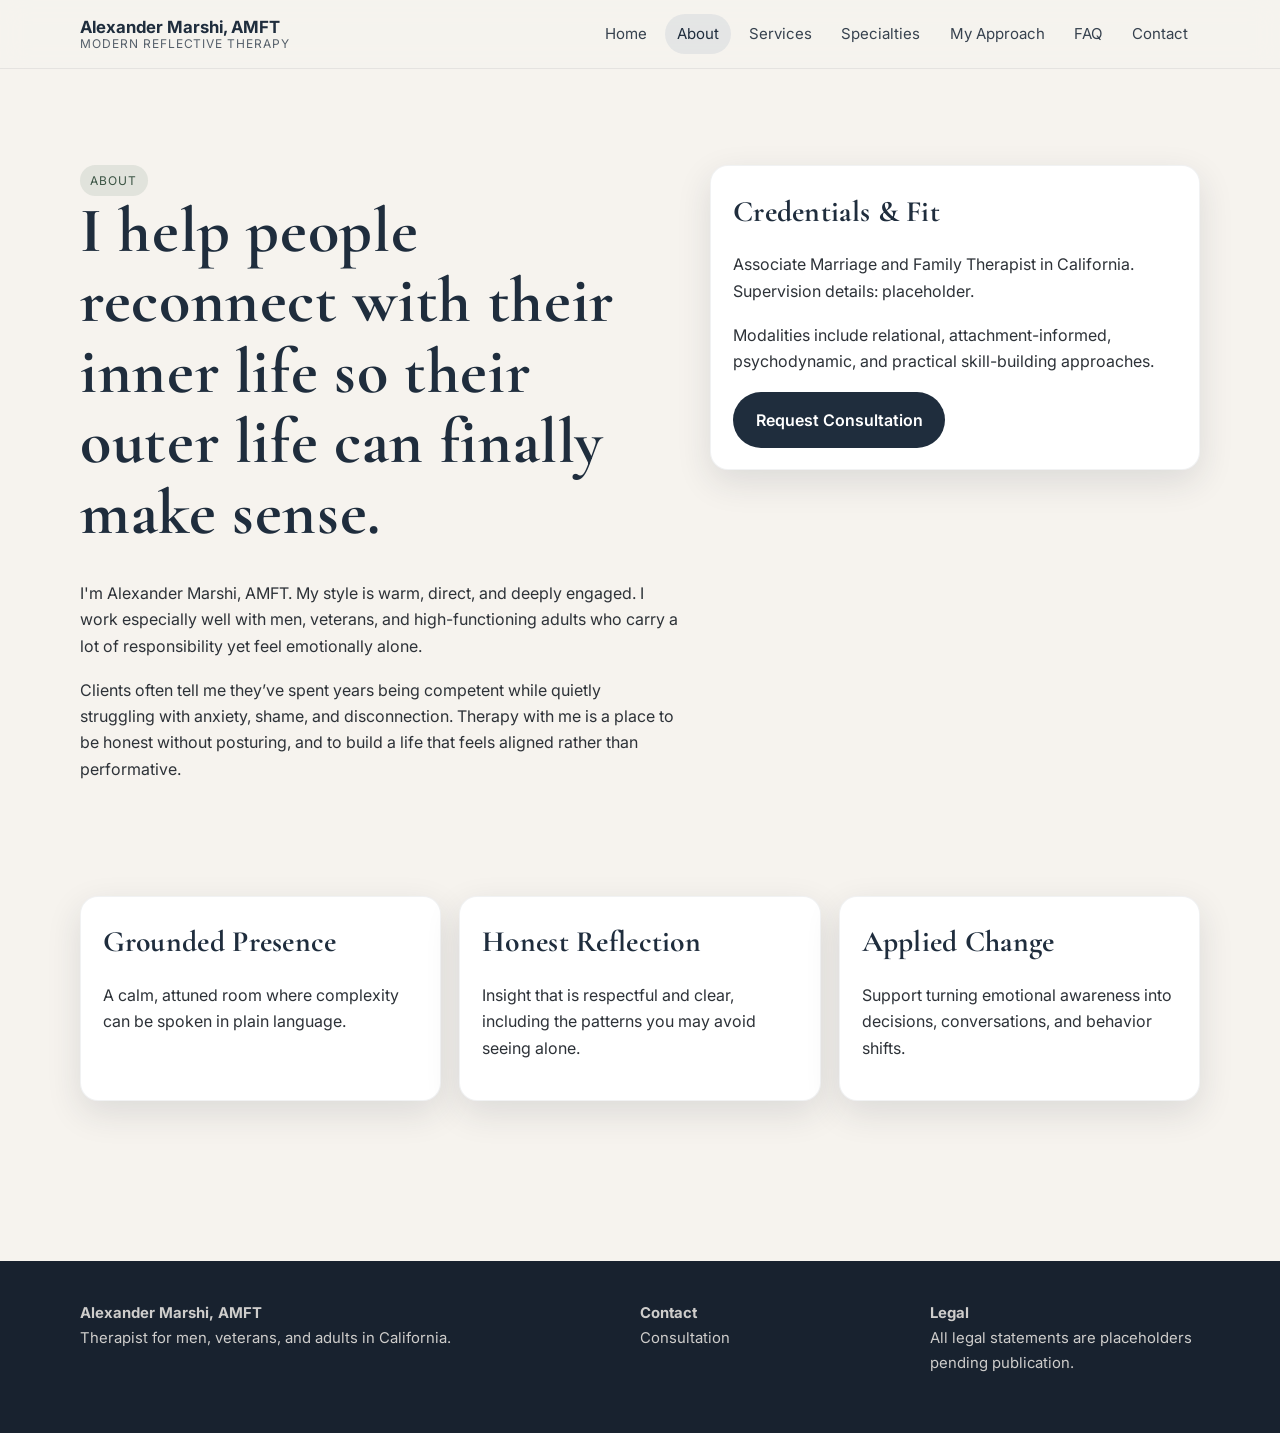
==== therapist-site/about.html @ 21ec8193 "Create premium multi-page therapist website for Alexander Marshi" ====
<!DOCTYPE html><html lang="en"><head><meta charset="UTF-8"/><meta name="viewport" content="width=device-width, initial-scale=1.0"/><meta name="description" content="About Alexander Marshi, AMFT — a California therapist for men, veterans, and adults seeking meaningful change."/><title>About | Alexander Marshi, AMFT</title><link rel="preconnect" href="https://fonts.googleapis.com"><link rel="preconnect" href="https://fonts.gstatic.com" crossorigin><link href="https://fonts.googleapis.com/css2?family=Cormorant+Garamond:wght@500;600;700&family=Inter:wght@400;500;600;700&display=swap" rel="stylesheet"><link rel="stylesheet" href="assets/styles.css"/></head><body>
<header class="site-header"><div class="container nav-shell"><a class="brand" href="index.html"><strong>Alexander Marshi, AMFT</strong><span>Modern Reflective Therapy</span></a><button class="nav-toggle" data-nav-toggle aria-label="Toggle navigation" aria-expanded="false">☰</button><nav class="nav-links" data-nav-links><a href="index.html">Home</a><a class="active" href="about.html">About</a><a href="services.html">Services</a><a href="specialties.html">Specialties</a><a href="approach.html">My Approach</a><a href="faq.html">FAQ</a><a href="contact.html">Contact</a></nav></div></header>
<main class="section"><div class="container split"><div class="fade-up"><span class="badge">About</span><h1>I help people reconnect with their inner life so their outer life can finally make sense.</h1><p>I'm Alexander Marshi, AMFT. My style is warm, direct, and deeply engaged. I work especially well with men, veterans, and high-functioning adults who carry a lot of responsibility yet feel emotionally alone.</p><p>Clients often tell me they’ve spent years being competent while quietly struggling with anxiety, shame, and disconnection. Therapy with me is a place to be honest without posturing, and to build a life that feels aligned rather than performative.</p></div><aside class="card fade-up"><h3>Credentials & Fit</h3><p>Associate Marriage and Family Therapist in California.<br/>Supervision details: placeholder.</p><p>Modalities include relational, attachment-informed, psychodynamic, and practical skill-building approaches.</p><a class="btn btn-primary" href="contact.html">Request Consultation</a></aside></div><div class="container section" style="padding-bottom:0;"><div class="grid cols-3"><article class="card fade-up"><h3>Grounded Presence</h3><p>A calm, attuned room where complexity can be spoken in plain language.</p></article><article class="card fade-up"><h3>Honest Reflection</h3><p>Insight that is respectful and clear, including the patterns you may avoid seeing alone.</p></article><article class="card fade-up"><h3>Applied Change</h3><p>Support turning emotional awareness into decisions, conversations, and behavior shifts.</p></article></div></div></main>
<footer class="footer"><div class="container footer-grid"><div><strong>Alexander Marshi, AMFT</strong><p>Therapist for men, veterans, and adults in California.</p></div><div><strong>Contact</strong><p><a href="contact.html">Consultation</a></p></div><div><strong>Legal</strong><p>All legal statements are placeholders pending publication.</p></div></div></footer>
<script src="assets/script.js"></script></body></html>
---- therapist-site/assets/styles.css ----
:root {
  --off-white: #f6f3ee;
  --sand: #e8dfd1;
  --navy: #1f2d3d;
  --charcoal: #232629;
  --sage: #8ea093;
  --steel: #9caec2;
  --text: #2d3238;
  --white: #fff;
  --shadow: 0 12px 35px rgba(31, 45, 61, 0.12);
  --radius: 18px;
  --container: min(1120px, 92vw);
}

* { box-sizing: border-box; }
html { scroll-behavior: smooth; }
body {
  margin: 0;
  font-family: "Inter", "Avenir Next", system-ui, -apple-system, sans-serif;
  color: var(--text);
  background: var(--off-white);
  line-height: 1.65;
}

h1, h2, h3, h4 {
  font-family: "Cormorant Garamond", "Iowan Old Style", "Times New Roman", serif;
  letter-spacing: 0.01em;
  color: var(--navy);
  margin: 0 0 0.5em;
}

h1 { font-size: clamp(2.2rem, 5vw, 4rem); line-height: 1.1; }
h2 { font-size: clamp(1.9rem, 3.8vw, 2.8rem); }
h3 { font-size: clamp(1.4rem, 2.8vw, 1.85rem); }

p { margin: 0 0 1.1rem; }
a { color: inherit; text-decoration: none; }

.container { width: var(--container); margin: 0 auto; }
.section { padding: clamp(3.2rem, 8vw, 6rem) 0; }

.site-header {
  position: sticky;
  top: 0;
  z-index: 50;
  backdrop-filter: blur(14px);
  background: rgba(246, 243, 238, 0.9);
  border-bottom: 1px solid rgba(31,45,61,.08);
}

.nav-shell {
  display: flex;
  align-items: center;
  justify-content: space-between;
  padding: 0.85rem 0;
  gap: 1rem;
}

.brand {
  display: flex;
  flex-direction: column;
  line-height: 1.1;
}
.brand strong { font-size: 1.05rem; color: var(--navy); }
.brand span { font-size: .75rem; letter-spacing: .08em; text-transform: uppercase; color: #56606b; }

.nav-toggle {
  background: none;
  border: 1px solid rgba(31,45,61,.2);
  color: var(--navy);
  border-radius: 10px;
  padding: 0.35rem 0.55rem;
  font-size: 1.1rem;
  display: none;
}

.nav-links {
  display: flex;
  align-items: center;
  gap: .35rem;
  flex-wrap: wrap;
}

.nav-links a {
  padding: .5rem .75rem;
  border-radius: 999px;
  font-size: .94rem;
  color: #37424f;
}
.nav-links a:hover,
.nav-links a.active { background: rgba(156,174,194,.2); color: var(--navy); }

.btn {
  display: inline-flex;
  align-items: center;
  justify-content: center;
  gap: .5rem;
  padding: .85rem 1.35rem;
  border-radius: 999px;
  font-weight: 600;
  transition: transform .25s ease, box-shadow .25s ease, background .3s ease;
  border: 1px solid transparent;
}
.btn:hover { transform: translateY(-2px); box-shadow: var(--shadow); }
.btn-primary { background: var(--navy); color: var(--white); }
.btn-ghost { background: rgba(255,255,255,.15); color: var(--white); border-color: rgba(255,255,255,.35); }
.btn-light { background: var(--white); color: var(--navy); }

.hero {
  position: relative;
  min-height: 82vh;
  color: var(--white);
  display: grid;
  align-items: end;
  isolation: isolate;
}

.hero video,
.hero .hero-fallback {
  position: absolute;
  inset: 0;
  width: 100%;
  height: 100%;
  object-fit: cover;
  z-index: -2;
}
.hero .hero-fallback { display: none; }
.hero::before {
  content: "";
  position: absolute;
  inset: 0;
  background: linear-gradient(135deg, rgba(18, 27, 39, .74), rgba(35, 38, 41, .45) 40%, rgba(31,45,61,.66));
  z-index: -1;
}

.hero-content {
  width: var(--container);
  margin: 0 auto;
  padding: 5rem 0 4rem;
}
.hero-kicker {
  display: inline-block;
  letter-spacing: .09em;
  text-transform: uppercase;
  font-size: .78rem;
  margin-bottom: 1rem;
  color: rgba(246,243,238,.85);
}
.hero p { max-width: 65ch; color: rgba(246,243,238,.9); }
.hero-actions { display: flex; gap: .8rem; flex-wrap: wrap; margin-top: 1.4rem; }

.grid {
  display: grid;
  gap: 1.15rem;
}
.cols-2 { grid-template-columns: repeat(2, minmax(0,1fr)); }
.cols-3 { grid-template-columns: repeat(3, minmax(0,1fr)); }

.card {
  background: var(--white);
  border-radius: var(--radius);
  padding: 1.35rem;
  box-shadow: var(--shadow);
  border: 1px solid rgba(31,45,61,.06);
}

.muted { color: #5a6270; }
.highlight {
  border-left: 3px solid var(--sage);
  padding-left: 1rem;
  margin: 1.2rem 0;
  color: #44515f;
}

.split {
  display: grid;
  grid-template-columns: 1.1fr .9fr;
  gap: 2rem;
  align-items: start;
}

.cta-band {
  background: linear-gradient(135deg, #1f2d3d, #3f4f60);
  color: var(--white);
  border-radius: var(--radius);
  padding: clamp(2rem, 5vw, 3rem);
  box-shadow: var(--shadow);
}
.cta-band h2, .cta-band p { color: var(--white); }

.footer {
  background: #18222f;
  color: rgba(246,243,238,.82);
  margin-top: 4rem;
  padding: 2.5rem 0;
  font-size: .93rem;
}
.footer-grid {
  display: grid;
  grid-template-columns: 2fr 1fr 1fr;
  gap: 1.2rem;
}

.badge {
  display: inline-block;
  padding: .35rem .65rem;
  border-radius: 999px;
  font-size: .75rem;
  text-transform: uppercase;
  letter-spacing: .08em;
  background: rgba(142,160,147,.2);
  color: #3a5343;
}

.fade-up {
  opacity: 0;
  transform: translateY(20px);
  transition: opacity .8s ease, transform .8s ease;
}
.fade-up.in { opacity: 1; transform: translateY(0); }

input, textarea {
  width: 100%;
  border: 1px solid rgba(31,45,61,.18);
  border-radius: 12px;
  padding: .85rem .95rem;
  background: #fff;
  color: var(--text);
  font: inherit;
}
textarea { min-height: 140px; resize: vertical; }
label { display: block; margin-bottom: .35rem; font-weight: 600; color: #33414f; }

@media (max-width: 900px) {
  .cols-3, .cols-2, .split, .footer-grid { grid-template-columns: 1fr; }
  .nav-toggle { display: inline-flex; }
  .nav-links {
    position: absolute;
    top: 100%;
    right: 4vw;
    left: 4vw;
    flex-direction: column;
    background: var(--white);
    border-radius: 14px;
    box-shadow: var(--shadow);
    border: 1px solid rgba(31,45,61,.08);
    padding: .65rem;
    opacity: 0;
    pointer-events: none;
    transform: translateY(-8px);
    transition: .25s ease;
  }
  .nav-links.open {
    opacity: 1;
    pointer-events: auto;
    transform: translateY(0);
  }
  .hero { min-height: 74vh; }
}

@media (max-width: 680px) {
  .hero video { display: none; }
  .hero .hero-fallback { display: block; }
}
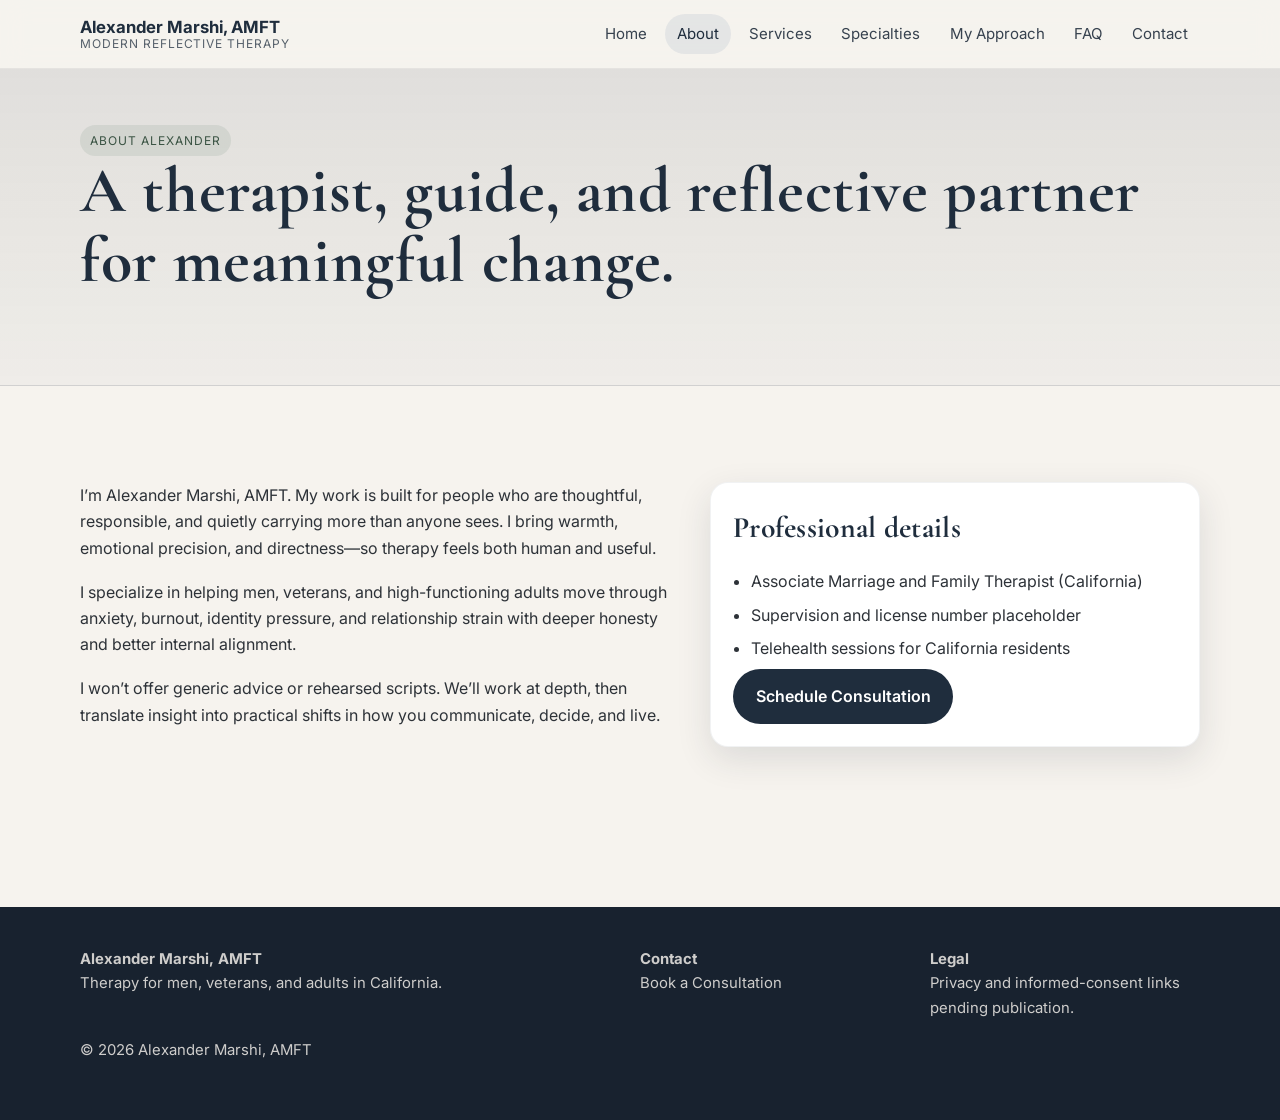
==== commit df9c51bd: "Fix therapist-site pages and interactions to be fully functional" ====
--- a/therapist-site/about.html
+++ b/therapist-site/about.html
@@ -1,5 +1,61 @@
-<!DOCTYPE html><html lang="en"><head><meta charset="UTF-8"/><meta name="viewport" content="width=device-width, initial-scale=1.0"/><meta name="description" content="About Alexander Marshi, AMFT — a California therapist for men, veterans, and adults seeking meaningful change."/><title>About | Alexander Marshi, AMFT</title><link rel="preconnect" href="https://fonts.googleapis.com"><link rel="preconnect" href="https://fonts.gstatic.com" crossorigin><link href="https://fonts.googleapis.com/css2?family=Cormorant+Garamond:wght@500;600;700&family=Inter:wght@400;500;600;700&display=swap" rel="stylesheet"><link rel="stylesheet" href="assets/styles.css"/></head><body>
-<header class="site-header"><div class="container nav-shell"><a class="brand" href="index.html"><strong>Alexander Marshi, AMFT</strong><span>Modern Reflective Therapy</span></a><button class="nav-toggle" data-nav-toggle aria-label="Toggle navigation" aria-expanded="false">☰</button><nav class="nav-links" data-nav-links><a href="index.html">Home</a><a class="active" href="about.html">About</a><a href="services.html">Services</a><a href="specialties.html">Specialties</a><a href="approach.html">My Approach</a><a href="faq.html">FAQ</a><a href="contact.html">Contact</a></nav></div></header>
-<main class="section"><div class="container split"><div class="fade-up"><span class="badge">About</span><h1>I help people reconnect with their inner life so their outer life can finally make sense.</h1><p>I'm Alexander Marshi, AMFT. My style is warm, direct, and deeply engaged. I work especially well with men, veterans, and high-functioning adults who carry a lot of responsibility yet feel emotionally alone.</p><p>Clients often tell me they’ve spent years being competent while quietly struggling with anxiety, shame, and disconnection. Therapy with me is a place to be honest without posturing, and to build a life that feels aligned rather than performative.</p></div><aside class="card fade-up"><h3>Credentials & Fit</h3><p>Associate Marriage and Family Therapist in California.<br/>Supervision details: placeholder.</p><p>Modalities include relational, attachment-informed, psychodynamic, and practical skill-building approaches.</p><a class="btn btn-primary" href="contact.html">Request Consultation</a></aside></div><div class="container section" style="padding-bottom:0;"><div class="grid cols-3"><article class="card fade-up"><h3>Grounded Presence</h3><p>A calm, attuned room where complexity can be spoken in plain language.</p></article><article class="card fade-up"><h3>Honest Reflection</h3><p>Insight that is respectful and clear, including the patterns you may avoid seeing alone.</p></article><article class="card fade-up"><h3>Applied Change</h3><p>Support turning emotional awareness into decisions, conversations, and behavior shifts.</p></article></div></div></main>
-<footer class="footer"><div class="container footer-grid"><div><strong>Alexander Marshi, AMFT</strong><p>Therapist for men, veterans, and adults in California.</p></div><div><strong>Contact</strong><p><a href="contact.html">Consultation</a></p></div><div><strong>Legal</strong><p>All legal statements are placeholders pending publication.</p></div></div></footer>
-<script src="assets/script.js"></script></body></html>
+<!DOCTYPE html>
+<html lang="en">
+<head>
+  <meta charset="UTF-8" />
+  <meta name="viewport" content="width=device-width, initial-scale=1.0" />
+  <meta name="description" content="About Alexander Marshi, AMFT — therapist for men, veterans, and adults in California." />
+  <title>About | Alexander Marshi, AMFT</title>
+  <link rel="preconnect" href="https://fonts.googleapis.com">
+  <link rel="preconnect" href="https://fonts.gstatic.com" crossorigin>
+  <link href="https://fonts.googleapis.com/css2?family=Cormorant+Garamond:wght@500;600;700&family=Inter:wght@400;500;600;700&display=swap" rel="stylesheet">
+  <link rel="stylesheet" href="assets/styles.css" />
+</head>
+<body>
+  <header class="site-header">
+    <div class="container nav-shell">
+      <a class="brand" href="index.html"><strong>Alexander Marshi, AMFT</strong><span>Modern Reflective Therapy</span></a>
+      <button class="nav-toggle" data-nav-toggle aria-label="Toggle navigation" aria-expanded="false">☰</button>
+      <nav class="nav-links" data-nav-links>
+        <a href="index.html">Home</a><a class="active" href="about.html">About</a><a href="services.html">Services</a><a href="specialties.html">Specialties</a><a href="approach.html">My Approach</a><a href="faq.html">FAQ</a><a href="contact.html">Contact</a>
+      </nav>
+    </div>
+  </header>
+
+  <section class="page-hero">
+    <div class="container fade-up">
+      <span class="badge">About Alexander</span>
+      <h1>A therapist, guide, and reflective partner for meaningful change.</h1>
+    </div>
+  </section>
+
+  <main class="section">
+    <div class="container split">
+      <div class="fade-up">
+        <p>I’m Alexander Marshi, AMFT. My work is built for people who are thoughtful, responsible, and quietly carrying more than anyone sees. I bring warmth, emotional precision, and directness—so therapy feels both human and useful.</p>
+        <p>I specialize in helping men, veterans, and high-functioning adults move through anxiety, burnout, identity pressure, and relationship strain with deeper honesty and better internal alignment.</p>
+        <p>I won’t offer generic advice or rehearsed scripts. We’ll work at depth, then translate insight into practical shifts in how you communicate, decide, and live.</p>
+      </div>
+      <aside class="card fade-up">
+        <h3>Professional details</h3>
+        <ul class="list-clean">
+          <li>Associate Marriage and Family Therapist (California)</li>
+          <li>Supervision and license number placeholder</li>
+          <li>Telehealth sessions for California residents</li>
+        </ul>
+        <a class="btn btn-primary" href="contact.html">Schedule Consultation</a>
+      </aside>
+    </div>
+  </main>
+
+  <footer class="footer">
+    <div class="container footer-grid">
+      <div><strong>Alexander Marshi, AMFT</strong><p>Therapy for men, veterans, and adults in California.</p></div>
+      <div><strong>Contact</strong><p><a href="contact.html">Book a Consultation</a></p></div>
+      <div><strong>Legal</strong><p>Privacy and informed-consent links pending publication.</p></div>
+    </div>
+    <div class="container"><p>© <span data-year></span> Alexander Marshi, AMFT</p></div>
+  </footer>
+
+  <script src="assets/script.js"></script>
+</body>
+</html>
--- a/therapist-site/assets/styles.css
+++ b/therapist-site/assets/styles.css
@@ -262,3 +262,22 @@
   .hero video { display: none; }
   .hero .hero-fallback { display: block; }
 }
+
+.page-hero {
+  background: linear-gradient(180deg, rgba(31,45,61,.1), rgba(31,45,61,.03));
+  border-bottom: 1px solid rgba(31,45,61,.08);
+}
+
+.page-hero .container { padding: clamp(2rem, 5vw, 3.5rem) 0; }
+
+.list-clean {
+  margin: 0;
+  padding-left: 1.1rem;
+}
+
+.list-clean li { margin-bottom: .45rem; }
+
+@media (prefers-reduced-motion: reduce) {
+  html { scroll-behavior: auto; }
+  .fade-up { opacity: 1; transform: none; transition: none; }
+}
